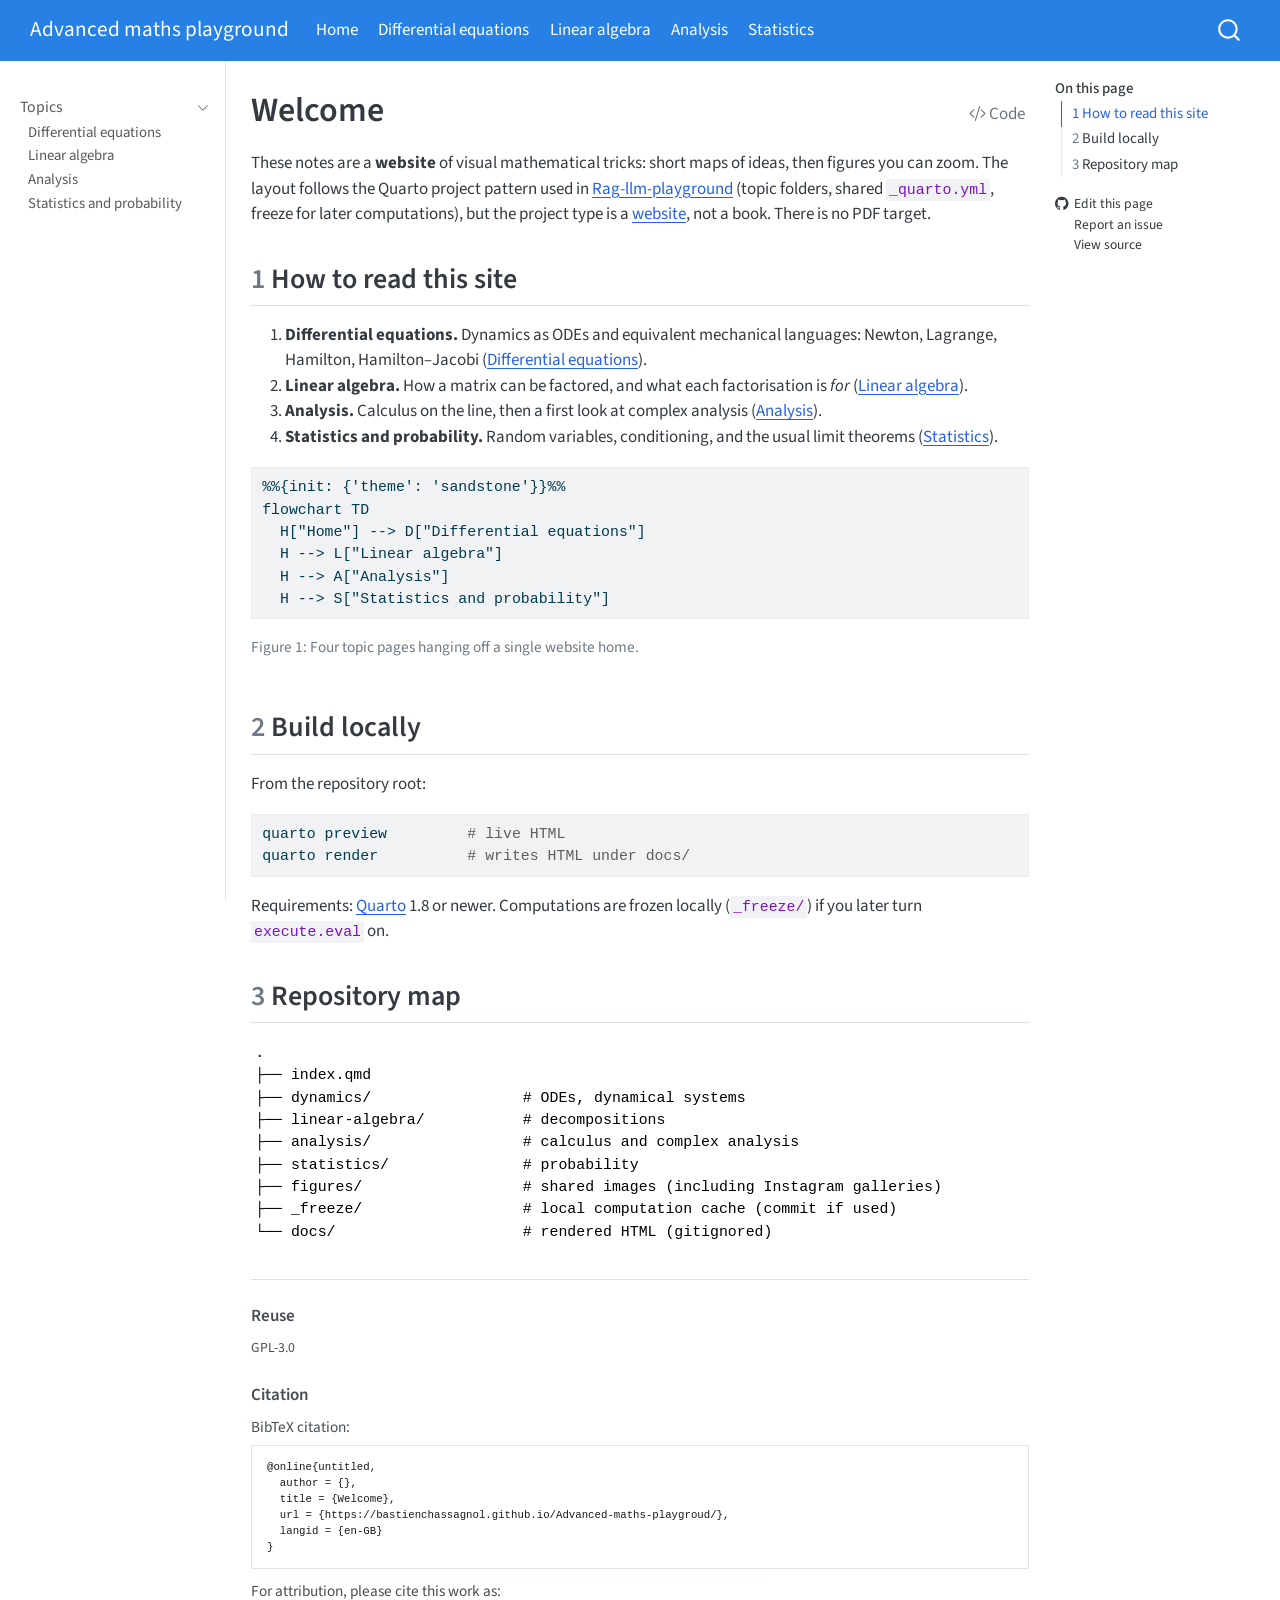
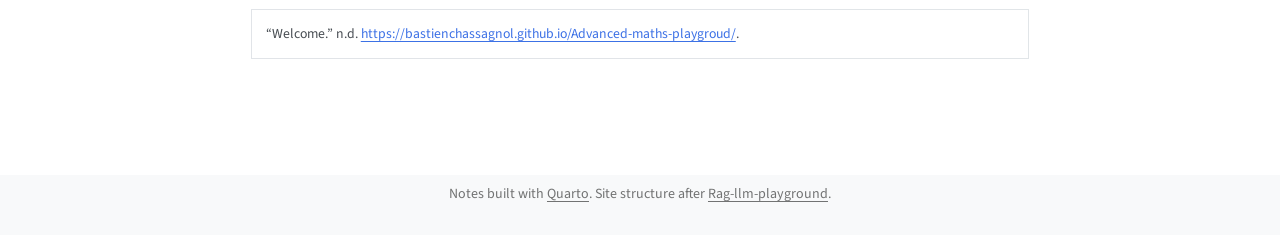
==== index.html @ 24550892 "Built site for gh-pages" ====
<!DOCTYPE html>
<html xmlns="http://www.w3.org/1999/xhtml" lang="en-GB" xml:lang="en-GB"><head>

<meta charset="utf-8">
<meta name="generator" content="quarto-1.10.18">

<meta name="viewport" content="width=device-width, initial-scale=1.0, user-scalable=yes">


<title>Welcome – Advanced maths playground</title>
<style>
/* Default styles provided by pandoc.
** See https://pandoc.org/MANUAL.html#variables-for-html for config info.
*/
span.smallcaps{font-variant: small-caps;}
div.columns{display: flex; gap: 1.5em;}
div.column{flex: auto;}
@media screen {
div.columns{gap: min(4vw, 1.5em);}
div.column{overflow-x: auto;}
}
div.hanging-indent{margin-left: 1.5em; text-indent: -1.5em;}
ul.task-list{list-style: none;}
ul.task-list li input[type="checkbox"] {
  width: 0.8em;
  margin: 0 0.8em 0.2em -1em; /* quarto-specific, see https://github.com/quarto-dev/quarto-cli/issues/4556 */ 
  vertical-align: middle;
}
/* CSS for syntax highlighting */
html { -webkit-text-size-adjust: 100%; }
pre > code.sourceCode { white-space: pre; position: relative; }
pre > code.sourceCode > span { display: inline-block; line-height: 1.25; }
pre > code.sourceCode > span:empty { height: 1.2em; }
.sourceCode { overflow: visible; }
code.sourceCode > span { color: inherit; text-decoration: inherit; }
div.sourceCode { margin: 1em 0; }
pre.sourceCode { margin: 0; }
@media screen {
div.sourceCode { overflow: auto; }
}
@media print {
pre > code.sourceCode { white-space: pre-wrap; }
pre > code.sourceCode > span { text-indent: -5em; padding-left: 5em; }
}
pre.numberSource code
  { counter-reset: source-line 0; }
pre.numberSource code > span
  { position: relative; left: -4em; counter-increment: source-line; }
pre.numberSource code > span > a:first-child::before
  { content: counter(source-line);
    position: relative; left: -1em; text-align: right; vertical-align: baseline;
    border: none; display: inline-block;
    -webkit-touch-callout: none; -webkit-user-select: none;
    -khtml-user-select: none; -moz-user-select: none;
    -ms-user-select: none; user-select: none;
    padding: 0 4px; width: 4em;
  }
pre.numberSource { margin-left: 3em;  padding-left: 4px; }
div.sourceCode
  {   }
@media screen {
pre > code.sourceCode > span > a:first-child::before { text-decoration: underline; }
}
</style>


<script src="site_libs/quarto-nav/quarto-nav.js"></script>
<script src="site_libs/quarto-nav/headroom.min.js"></script>
<script src="site_libs/clipboard/clipboard.min.js"></script>
<script src="site_libs/quarto-search/autocomplete.umd.js"></script>
<script src="site_libs/quarto-search/fuse.min.js"></script>
<script src="site_libs/quarto-search/quarto-search.js"></script>
<meta name="quarto:offset" content="./">
<script src="site_libs/quarto-html/quarto.js" type="module"></script>
<script src="site_libs/quarto-html/tabsets/tabsets.js" type="module"></script>
<script src="site_libs/quarto-html/popper.min.js"></script>
<script src="site_libs/quarto-html/tippy.umd.min.js"></script>
<script src="site_libs/quarto-html/anchor.min.js"></script>
<link href="site_libs/quarto-html/tippy.css" rel="stylesheet">
<link href="site_libs/quarto-html/quarto-syntax-highlighting-64a204ab8560d761af7679ceaba22944.css" rel="stylesheet" id="quarto-text-highlighting-styles">
<script src="site_libs/bootstrap/bootstrap.min.js"></script>
<link href="site_libs/bootstrap/bootstrap-icons.css" rel="stylesheet">
<link href="site_libs/bootstrap/bootstrap-b6478ca729ce9f11d4754a03971bcfa2.min.css" rel="stylesheet" append-hash="true" id="quarto-bootstrap" data-mode="light">
<script id="quarto-search-options" type="application/json">{
  "location": "navbar",
  "copy-button": false,
  "collapse-after": 3,
  "panel-placement": "end",
  "type": "overlay",
  "limit": 50,
  "keyboard-shortcut": [
    "f",
    "/",
    "s"
  ],
  "show-item-context": false,
  "language": {
    "search-no-results-text": "No results",
    "search-matching-documents-text": "matching documents",
    "search-copy-link-title": "Copy link to search",
    "search-hide-matches-text": "Hide additional matches",
    "search-more-match-text": "more match in this document",
    "search-more-matches-text": "more matches in this document",
    "search-clear-button-title": "Clear",
    "search-text-placeholder": "",
    "search-detached-cancel-button-title": "Cancel",
    "search-submit-button-title": "Submit",
    "search-label": "Search"
  }
}</script>
<style>html{ scroll-behavior: smooth; }</style>
<script src="site_libs/quarto-diagram/mermaid.min.js"></script>
<script src="site_libs/quarto-diagram/mermaid-init.js"></script>
<link href="site_libs/quarto-diagram/mermaid.css" rel="stylesheet">


<meta property="og:title" content="Welcome – Advanced maths playground">
<meta property="og:description" content="Visual notes on differential equations, linear algebra, analysis, and probability — a website, not a book.">
<meta property="og:site_name" content="Advanced maths playground">
</head>

<body class="nav-sidebar docked nav-fixed quarto-light">

<div id="quarto-search-results"></div>
  <header id="quarto-header" class="headroom fixed-top">
    <nav class="navbar navbar-expand-lg " data-bs-theme="dark">
      <div class="navbar-container container-fluid">
      <div class="navbar-brand-container mx-auto">
    <a class="navbar-brand" href="./index.html">
    <span class="navbar-title">Advanced maths playground</span>
    </a>
  </div>
            <div id="quarto-search" class="" title="Search"></div>
          <button class="navbar-toggler" type="button" data-bs-toggle="collapse" data-bs-target="#navbarCollapse" aria-controls="navbarCollapse" role="menu" aria-expanded="false" aria-label="Toggle navigation" onclick="if (window.quartoToggleHeadroom) { window.quartoToggleHeadroom(); }">
  <span class="navbar-toggler-icon"></span>
</button>
          <div class="collapse navbar-collapse" id="navbarCollapse">
            <ul class="navbar-nav navbar-nav-scroll me-auto">
  <li class="nav-item">
    <a class="nav-link active" href="./index.html" aria-current="page"> 
<span class="menu-text">Home</span></a>
  </li>  
  <li class="nav-item">
    <a class="nav-link" href="./dynamics/differential-equations.html"> 
<span class="menu-text">Differential equations</span></a>
  </li>  
  <li class="nav-item">
    <a class="nav-link" href="./linear-algebra/matrix-decompositions.html"> 
<span class="menu-text">Linear algebra</span></a>
  </li>  
  <li class="nav-item">
    <a class="nav-link" href="./analysis/calculus-and-complex.html"> 
<span class="menu-text">Analysis</span></a>
  </li>  
  <li class="nav-item">
    <a class="nav-link" href="./statistics/probability.html"> 
<span class="menu-text">Statistics</span></a>
  </li>  
</ul>
          </div> <!-- /navcollapse -->
            <div class="quarto-navbar-tools">
</div>
      </div> <!-- /container-fluid -->
    </nav>
  <nav class="quarto-secondary-nav">
    <div class="container-fluid d-flex">
      <button type="button" class="quarto-btn-toggle btn" data-bs-toggle="collapse" role="button" data-bs-target=".quarto-sidebar-collapse-item" aria-controls="quarto-sidebar" aria-expanded="false" aria-label="Toggle sidebar navigation" onclick="if (window.quartoToggleHeadroom) { window.quartoToggleHeadroom(); }">
        <i class="bi bi-layout-text-sidebar-reverse"></i>
      </button>
        <nav class="quarto-page-breadcrumbs" aria-label="breadcrumb"><ol class="breadcrumb"><li class="breadcrumb-item">Welcome</li></ol></nav>
        <a class="flex-grow-1" role="navigation" data-bs-toggle="collapse" data-bs-target=".quarto-sidebar-collapse-item" aria-controls="quarto-sidebar" aria-expanded="false" aria-label="Toggle sidebar navigation" onclick="if (window.quartoToggleHeadroom) { window.quartoToggleHeadroom(); }">      
        </a>
    </div>
  </nav>
</header>
<!-- content -->
<div id="quarto-content" class="quarto-container page-columns page-rows-contents page-layout-full page-navbar">
<!-- sidebar -->
  <nav id="quarto-sidebar" class="sidebar collapse collapse-horizontal quarto-sidebar-collapse-item sidebar-navigation docked overflow-auto">
    <div class="sidebar-menu-container"> 
    <ul class="list-unstyled mt-1">
        <li class="sidebar-item sidebar-item-section">
      <div class="sidebar-item-container"> 
            <a class="sidebar-item-text sidebar-link text-start" data-bs-toggle="collapse" data-bs-target="#quarto-sidebar-section-1" role="navigation" aria-expanded="true">
 <span class="menu-text">Topics</span></a>
          <a class="sidebar-item-toggle text-start" data-bs-toggle="collapse" data-bs-target="#quarto-sidebar-section-1" role="navigation" aria-expanded="true" aria-label="Toggle section">
            <i class="bi bi-chevron-right ms-2"></i>
          </a> 
      </div>
      <ul id="quarto-sidebar-section-1" class="collapse list-unstyled sidebar-section depth1 show">  
          <li class="sidebar-item">
  <div class="sidebar-item-container"> 
  <a href="./dynamics/differential-equations.html" class="sidebar-item-text sidebar-link">
 <span class="menu-text">Differential equations</span></a>
  </div>
</li>
          <li class="sidebar-item">
  <div class="sidebar-item-container"> 
  <a href="./linear-algebra/matrix-decompositions.html" class="sidebar-item-text sidebar-link">
 <span class="menu-text">Linear algebra</span></a>
  </div>
</li>
          <li class="sidebar-item">
  <div class="sidebar-item-container"> 
  <a href="./analysis/calculus-and-complex.html" class="sidebar-item-text sidebar-link">
 <span class="menu-text">Analysis</span></a>
  </div>
</li>
          <li class="sidebar-item">
  <div class="sidebar-item-container"> 
  <a href="./statistics/probability.html" class="sidebar-item-text sidebar-link">
 <span class="menu-text">Statistics and probability</span></a>
  </div>
</li>
      </ul>
  </li>
    </ul>
    </div>
</nav>
<div id="quarto-sidebar-glass" class="quarto-sidebar-collapse-item" data-bs-toggle="collapse" data-bs-target=".quarto-sidebar-collapse-item"></div>
<!-- margin-sidebar -->
    <div id="quarto-margin-sidebar" class="sidebar margin-sidebar">
        <nav id="TOC" role="doc-toc" class="toc-active">
    <h2 id="toc-title">On this page</h2>
   
  <ul>
  <li><a href="#sec-how-to-read" id="toc-sec-how-to-read" class="nav-link active" data-scroll-target="#sec-how-to-read"><span class="header-section-number">1</span> How to read this site</a></li>
  <li><a href="#sec-build" id="toc-sec-build" class="nav-link" data-scroll-target="#sec-build"><span class="header-section-number">2</span> Build locally</a></li>
  <li><a href="#sec-map" id="toc-sec-map" class="nav-link" data-scroll-target="#sec-map"><span class="header-section-number">3</span> Repository map</a></li>
  </ul>
<div class="toc-actions"><ul><li><a href="https://github.com/bastienchassagnol/Advanced-maths-playgroud/edit/main/index.qmd" class="toc-action"><i class="bi bi-github"></i>Edit this page</a></li><li><a href="https://github.com/bastienchassagnol/Advanced-maths-playgroud/issues/new" class="toc-action"><i class="bi empty"></i>Report an issue</a></li><li><a href="https://github.com/bastienchassagnol/Advanced-maths-playgroud/blob/main/index.qmd" class="toc-action"><i class="bi empty"></i>View source</a></li></ul></div></nav>
    </div>
<!-- main -->
<main class="content column-body" id="quarto-document-content">

<header id="title-block-header" class="quarto-title-block default">
<div class="quarto-title">
<div class="quarto-title-block"><div><h1 class="title">Welcome</h1><button type="button" class="btn code-tools-button" id="quarto-code-tools-source"><i class="bi"></i> Code</button></div></div>
</div>



<div class="quarto-title-meta column-body">

    
  
    
  </div>
  


</header>


<p>These notes are a <strong>website</strong> of visual mathematical tricks: short maps of ideas, then figures you can zoom. The layout follows the Quarto project pattern used in <a href="https://github.com/bastienchassagnol/Rag-llm-playground">Rag-llm-playground</a> (topic folders, shared <code>_quarto.yml</code>, freeze for later computations), but the project type is a <a href="https://quarto.org/docs/websites/#config-file">website</a>, not a book. There is no PDF target.</p>
<section id="sec-how-to-read" class="level2" data-number="1">
<h2 data-number="1" class="anchored" data-anchor-id="sec-how-to-read"><span class="header-section-number">1</span> How to read this site</h2>
<ol type="1">
<li><strong>Differential equations.</strong> Dynamics as ODEs and equivalent mechanical languages: Newton, Lagrange, Hamilton, Hamilton–Jacobi (<a href="./dynamics/differential-equations.html">Differential equations</a>).</li>
<li><strong>Linear algebra.</strong> How a matrix can be factored, and what each factorisation is <em>for</em> (<a href="./linear-algebra/matrix-decompositions.html">Linear algebra</a>).</li>
<li><strong>Analysis.</strong> Calculus on the line, then a first look at complex analysis (<a href="./analysis/calculus-and-complex.html">Analysis</a>).</li>
<li><strong>Statistics and probability.</strong> Random variables, conditioning, and the usual limit theorems (<a href="./statistics/probability.html">Statistics</a>).</li>
</ol>
<div class="cell" data-layout-align="center">
<div class="code-copy-outer-scaffold"><div class="sourceCode cell-code" id="cb1"><pre class="sourceCode default code-with-copy"><code class="sourceCode default"><span id="cb1-1"><a href="#cb1-1" aria-hidden="true" tabindex="-1"></a>%%{init: {'theme': 'sandstone'}}%%</span>
<span id="cb1-2"><a href="#cb1-2" aria-hidden="true" tabindex="-1"></a>flowchart TD</span>
<span id="cb1-3"><a href="#cb1-3" aria-hidden="true" tabindex="-1"></a>  H["Home"] --&gt; D["Differential equations"]</span>
<span id="cb1-4"><a href="#cb1-4" aria-hidden="true" tabindex="-1"></a>  H --&gt; L["Linear algebra"]</span>
<span id="cb1-5"><a href="#cb1-5" aria-hidden="true" tabindex="-1"></a>  H --&gt; A["Analysis"]</span>
<span id="cb1-6"><a href="#cb1-6" aria-hidden="true" tabindex="-1"></a>  H --&gt; S["Statistics and probability"]</span></code></pre></div><button title="Copy to Clipboard" class="code-copy-button"><i class="bi"></i></button></div>
<div class="cell-output-display">
<div id="fig-site-map" class="quarto-float quarto-figure quarto-figure-center anchored">
<figure class="quarto-float quarto-float-fig figure">
<div aria-describedby="fig-site-map-caption-0ceaefa1-69ba-4598-a22c-09a6ac19f8ca">
<div>

</div>
</div>
<figcaption class="quarto-float-caption-bottom quarto-float-caption quarto-float-fig" id="fig-site-map-caption-0ceaefa1-69ba-4598-a22c-09a6ac19f8ca">
Figure&nbsp;1: Four topic pages hanging off a single website home.
</figcaption>
</figure>
</div>
</div>
</div>
</section>
<section id="sec-build" class="level2" data-number="2">
<h2 data-number="2" class="anchored" data-anchor-id="sec-build"><span class="header-section-number">2</span> Build locally</h2>
<p>From the repository root:</p>
<div class="code-copy-outer-scaffold"><div class="sourceCode" id="cb2"><pre class="sourceCode bash code-with-copy"><code class="sourceCode bash"><span id="cb2-1"><a href="#cb2-1" aria-hidden="true" tabindex="-1"></a><span class="ex">quarto</span> preview         <span class="co"># live HTML</span></span>
<span id="cb2-2"><a href="#cb2-2" aria-hidden="true" tabindex="-1"></a><span class="ex">quarto</span> render          <span class="co"># writes HTML under docs/</span></span></code></pre></div><button title="Copy to Clipboard" class="code-copy-button"><i class="bi"></i></button></div>
<p>Requirements: <a href="https://quarto.org/">Quarto</a> 1.8 or newer. Computations are frozen locally (<code>_freeze/</code>) if you later turn <code>execute.eval</code> on.</p>
</section>
<section id="sec-map" class="level2" data-number="3">
<h2 data-number="3" class="anchored" data-anchor-id="sec-map"><span class="header-section-number">3</span> Repository map</h2>
<pre class="text"><code>.
├── index.qmd
├── dynamics/                 # ODEs, dynamical systems
├── linear-algebra/           # decompositions
├── analysis/                 # calculus and complex analysis
├── statistics/               # probability
├── figures/                  # shared images (including Instagram galleries)
├── _freeze/                  # local computation cache (commit if used)
└── docs/                     # rendered HTML (gitignored)</code></pre>


<!-- -->

</section>

<div id="quarto-appendix" class="default"><section class="quarto-appendix-contents" id="quarto-reuse"><h2 class="anchored quarto-appendix-heading">Reuse</h2><div class="quarto-appendix-contents"><div>GPL-3.0</div></div></section><section class="quarto-appendix-contents" id="quarto-citation"><h2 class="anchored quarto-appendix-heading">Citation</h2><div><div class="quarto-appendix-secondary-label">BibTeX citation:</div><pre class="sourceCode code-with-copy quarto-appendix-bibtex"><code class="sourceCode bibtex">@online{untitled,
  author = {},
  title = {Welcome},
  url = {https://bastienchassagnol.github.io/Advanced-maths-playgroud/},
  langid = {en-GB}
}
</code><button title="Copy to Clipboard" class="code-copy-button"><i class="bi"></i></button></pre><div class="quarto-appendix-secondary-label">For attribution, please cite this work as:</div><div id="ref-untitled" class="csl-entry quarto-appendix-citeas" role="listitem">
<span>“Welcome.”</span> n.d. <a href="https://bastienchassagnol.github.io/Advanced-maths-playgroud/">https://bastienchassagnol.github.io/Advanced-maths-playgroud/</a>.
</div></div></section></div></main> <!-- /main -->
<script id="quarto-html-after-body" type="application/javascript">
  window.document.addEventListener("DOMContentLoaded", function (event) {
    const icon = "";
    const anchorJS = new window.AnchorJS();
    anchorJS.options = {
      placement: 'right',
      icon: icon
    };
    anchorJS.add('.anchored');
    const isCodeAnnotation = (el) => {
      for (const clz of el.classList) {
        if (clz.startsWith('code-annotation-')) {                     
          return true;
        }
      }
      return false;
    }
    const onCopySuccess = function(e) {
      // button target
      const button = e.trigger;
      // don't keep focus
      button.blur();
      // flash "checked"
      button.classList.add('code-copy-button-checked');
      var currentTitle = button.getAttribute("title");
      button.setAttribute("title", "Copied!");
      let tooltip;
      if (window.bootstrap) {
        button.setAttribute("data-bs-toggle", "tooltip");
        button.setAttribute("data-bs-placement", "left");
        button.setAttribute("data-bs-title", "Copied!");
        tooltip = new bootstrap.Tooltip(button, 
          { trigger: "manual", 
            customClass: "code-copy-button-tooltip",
            offset: [0, -8]});
        tooltip.show();    
      }
      setTimeout(function() {
        if (tooltip) {
          tooltip.hide();
          button.removeAttribute("data-bs-title");
          button.removeAttribute("data-bs-toggle");
          button.removeAttribute("data-bs-placement");
        }
        button.setAttribute("title", currentTitle);
        button.classList.remove('code-copy-button-checked');
      }, 1000);
      // clear code selection
      e.clearSelection();
    }
    const getTextToCopy = function(trigger) {
      const outerScaffold = trigger.parentElement.cloneNode(true);
      const codeEl = outerScaffold.querySelector('code');
      for (const childEl of codeEl.children) {
        if (isCodeAnnotation(childEl)) {
          childEl.remove();
        }
      }
      return codeEl.innerText;
    }
    const clipboard = new window.ClipboardJS('.code-copy-button:not([data-in-quarto-modal])', {
      text: getTextToCopy
    });
    clipboard.on('success', onCopySuccess);
    if (window.document.getElementById('quarto-embedded-source-code-modal')) {
      const clipboardModal = new window.ClipboardJS('.code-copy-button[data-in-quarto-modal]', {
        text: getTextToCopy,
        container: window.document.getElementById('quarto-embedded-source-code-modal')
      });
      clipboardModal.on('success', onCopySuccess);
    }
    const viewSource = window.document.getElementById('quarto-view-source') ||
                       window.document.getElementById('quarto-code-tools-source');
    if (viewSource) {
      const sourceUrl = viewSource.getAttribute("data-quarto-source-url");
      viewSource.addEventListener("click", function(e) {
        if (sourceUrl) {
          // rstudio viewer pane
          if (/\bcapabilities=\b/.test(window.location)) {
            window.open(sourceUrl);
          } else {
            window.location.href = sourceUrl;
          }
        } else {
          const modal = new bootstrap.Modal(document.getElementById('quarto-embedded-source-code-modal'));
          modal.show();
        }
        return false;
      });
    }
    function toggleCodeHandler(show) {
      return function(e) {
        const cellDetails = window.document.querySelectorAll(".cell details.code-fold");
        for (let i=0; i<cellDetails.length; i++) {
          const details = cellDetails[i];
          if (show) {
            details.open = true;
          } else {
            details.removeAttribute("open");
          }
        }
        const cellCodeDivs = window.document.querySelectorAll(".cell div.sourceCode.cell-code");
        const fromCls = show ? "hidden" : "unhidden";
        const toCls = show ? "unhidden" : "hidden";
        for (let i=0; i<cellCodeDivs.length; i++) {
          const codeDiv = cellCodeDivs[i];
          if (codeDiv.classList.contains(fromCls)) {
            codeDiv.classList.remove(fromCls);
            codeDiv.classList.add(toCls);
          } 
        }
        return false;
      }
    }
    const hideAllCode = window.document.getElementById("quarto-hide-all-code");
    if (hideAllCode) {
      hideAllCode.addEventListener("click", toggleCodeHandler(false));
    }
    const showAllCode = window.document.getElementById("quarto-show-all-code");
    if (showAllCode) {
      showAllCode.addEventListener("click", toggleCodeHandler(true));
    }
      var localhostRegex = new RegExp(/^(?:http|https):\/\/localhost\:?[0-9]*\//);
      var mailtoRegex = new RegExp(/^mailto:/);
        var filterRegex = new RegExp("https:\/\/bastienchassagnol\.github\.io\/Advanced-maths-playgroud\/");
      var isInternal = (href) => {
          return filterRegex.test(href) || localhostRegex.test(href) || mailtoRegex.test(href);
      }
      // Inspect non-navigation links and adorn them if external
     var links = window.document.querySelectorAll('a[href]:not(.nav-link):not(.navbar-brand):not(.toc-action):not(.sidebar-link):not(.sidebar-item-toggle):not(.pagination-link):not(.no-external):not([aria-hidden]):not(.dropdown-item):not(.quarto-navigation-tool):not(.about-link)');
      for (var i=0; i<links.length; i++) {
        const link = links[i];
        if (!isInternal(link.href)) {
          // undo the damage that might have been done by quarto-nav.js in the case of
          // links that we want to consider external
          if (link.dataset.originalHref !== undefined) {
            link.href = link.dataset.originalHref;
          }
        }
      }
    function tippyHover(el, contentFn, onTriggerFn, onUntriggerFn) {
      const config = {
        allowHTML: true,
        maxWidth: 500,
        delay: 100,
        arrow: false,
        appendTo: function(el) {
            return el.parentElement;
        },
        interactive: true,
        interactiveBorder: 10,
        theme: 'quarto',
        placement: 'bottom-start',
      };
      if (contentFn) {
        config.content = contentFn;
      }
      if (onTriggerFn) {
        config.onTrigger = onTriggerFn;
      }
      if (onUntriggerFn) {
        config.onUntrigger = onUntriggerFn;
      }
      window.tippy(el, config); 
    }
    const noterefs = window.document.querySelectorAll('a[role="doc-noteref"]');
    for (var i=0; i<noterefs.length; i++) {
      const ref = noterefs[i];
      tippyHover(ref, function() {
        // use id or data attribute instead here
        let href = ref.getAttribute('data-footnote-href') || ref.getAttribute('href');
        try { href = new URL(href).hash; } catch {}
        const id = href.replace(/^#\/?/, "");
        const note = window.document.getElementById(id);
        if (note) {
          return note.innerHTML;
        } else {
          return "";
        }
      });
    }
    const xrefs = window.document.querySelectorAll('a.quarto-xref');
    const processXRef = (id, note) => {
      // Strip column container classes
      const stripColumnClz = (el) => {
        el.classList.remove("page-full", "page-columns");
        if (el.children) {
          for (const child of el.children) {
            stripColumnClz(child);
          }
        }
      }
      stripColumnClz(note)
      if (id === null || id.startsWith('sec-')) {
        // Special case sections, only their first couple elements
        const container = document.createElement("div");
        if (note.children && note.children.length > 2) {
          container.appendChild(note.children[0].cloneNode(true));
          for (let i = 1; i < note.children.length; i++) {
            const child = note.children[i];
            if (child.tagName === "P" && child.innerText === "") {
              continue;
            } else {
              container.appendChild(child.cloneNode(true));
              break;
            }
          }
          if (window.Quarto?.typesetMath) {
            window.Quarto.typesetMath(container);
          }
          return container.innerHTML
        } else {
          if (window.Quarto?.typesetMath) {
            window.Quarto.typesetMath(note);
          }
          return note.innerHTML;
        }
      } else {
        // Remove any anchor links if they are present
        const anchorLink = note.querySelector('a.anchorjs-link');
        if (anchorLink) {
          anchorLink.remove();
        }
        if (window.Quarto?.typesetMath) {
          window.Quarto.typesetMath(note);
        }
        if (note.classList.contains("callout")) {
          return note.outerHTML;
        } else {
          return note.innerHTML;
        }
      }
    }
    for (var i=0; i<xrefs.length; i++) {
      const xref = xrefs[i];
      tippyHover(xref, undefined, function(instance) {
        instance.disable();
        let url = xref.getAttribute('href');
        let hash = undefined; 
        if (url.startsWith('#')) {
          hash = url;
        } else {
          try { hash = new URL(url).hash; } catch {}
        }
        if (hash) {
          const id = hash.replace(/^#\/?/, "");
          const note = window.document.getElementById(id);
          if (note !== null) {
            try {
              const html = processXRef(id, note.cloneNode(true));
              instance.setContent(html);
            } finally {
              instance.enable();
              instance.show();
            }
          } else {
            // See if we can fetch this
            fetch(url.split('#')[0])
            .then(res => res.text())
            .then(html => {
              const parser = new DOMParser();
              const htmlDoc = parser.parseFromString(html, "text/html");
              const note = htmlDoc.getElementById(id);
              if (note !== null) {
                const html = processXRef(id, note);
                instance.setContent(html);
              } 
            }).finally(() => {
              instance.enable();
              instance.show();
            });
          }
        } else {
          // See if we can fetch a full url (with no hash to target)
          // This is a special case and we should probably do some content thinning / targeting
          fetch(url)
          .then(res => res.text())
          .then(html => {
            const parser = new DOMParser();
            const htmlDoc = parser.parseFromString(html, "text/html");
            const note = htmlDoc.querySelector('main.content');
            if (note !== null) {
              // This should only happen for chapter cross references
              // (since there is no id in the URL)
              // remove the first header
              if (note.children.length > 0 && note.children[0].tagName === "HEADER") {
                note.children[0].remove();
              }
              const html = processXRef(null, note);
              instance.setContent(html);
            } 
          }).finally(() => {
            instance.enable();
            instance.show();
          });
        }
      }, function(instance) {
      });
    }
        let selectedAnnoteEl;
        const selectorForAnnotation = ( cell, annotation) => {
          let cellAttr = 'data-code-cell="' + cell + '"';
          let lineAttr = 'data-code-annotation="' +  annotation + '"';
          const selector = 'span[' + cellAttr + '][' + lineAttr + ']';
          return selector;
        }
        const selectCodeLines = (annoteEl) => {
          const doc = window.document;
          const targetCell = annoteEl.getAttribute("data-target-cell");
          const targetAnnotation = annoteEl.getAttribute("data-target-annotation");
          const annoteSpan = window.document.querySelector(selectorForAnnotation(targetCell, targetAnnotation));
          const lines = annoteSpan.getAttribute("data-code-lines").split(",");
          const lineIds = lines.map((line) => {
            return targetCell + "-" + line;
          })
          let top = null;
          let height = null;
          let parent = null;
          if (lineIds.length > 0) {
              //compute the position of the single el (top and bottom and make a div)
              const el = window.document.getElementById(lineIds[0]);
              top = el.offsetTop;
              height = el.offsetHeight;
              parent = el.parentElement.parentElement;
            if (lineIds.length > 1) {
              const lastEl = window.document.getElementById(lineIds[lineIds.length - 1]);
              const bottom = lastEl.offsetTop + lastEl.offsetHeight;
              height = bottom - top;
            }
            if (top !== null && height !== null && parent !== null) {
              // cook up a div (if necessary) and position it 
              let div = window.document.getElementById("code-annotation-line-highlight");
              if (div === null) {
                div = window.document.createElement("div");
                div.setAttribute("id", "code-annotation-line-highlight");
                div.style.position = 'absolute';
                parent.appendChild(div);
              }
              div.style.top = top - 2 + "px";
              div.style.height = height + 4 + "px";
              div.style.left = 0;
              let gutterDiv = window.document.getElementById("code-annotation-line-highlight-gutter");
              if (gutterDiv === null) {
                gutterDiv = window.document.createElement("div");
                gutterDiv.setAttribute("id", "code-annotation-line-highlight-gutter");
                gutterDiv.style.position = 'absolute';
                const codeCell = window.document.getElementById(targetCell);
                const gutter = codeCell.querySelector('.code-annotation-gutter');
                gutter.appendChild(gutterDiv);
              }
              gutterDiv.style.top = top - 2 + "px";
              gutterDiv.style.height = height + 4 + "px";
            }
            selectedAnnoteEl = annoteEl;
          }
        };
        const unselectCodeLines = () => {
          const elementsIds = ["code-annotation-line-highlight", "code-annotation-line-highlight-gutter"];
          elementsIds.forEach((elId) => {
            const div = window.document.getElementById(elId);
            if (div) {
              div.remove();
            }
          });
          selectedAnnoteEl = undefined;
        };
          // Handle positioning of the toggle
      window.addEventListener(
        "resize",
        throttle(() => {
          elRect = undefined;
          if (selectedAnnoteEl) {
            selectCodeLines(selectedAnnoteEl);
          }
        }, 10)
      );
      function throttle(fn, ms) {
      let throttle = false;
      let timer;
        return (...args) => {
          if(!throttle) { // first call gets through
              fn.apply(this, args);
              throttle = true;
          } else { // all the others get throttled
              if(timer) clearTimeout(timer); // cancel #2
              timer = setTimeout(() => {
                fn.apply(this, args);
                timer = throttle = false;
              }, ms);
          }
        };
      }
        // Attach click handler to the DT
        const annoteDls = window.document.querySelectorAll('dt[data-target-cell]');
        for (const annoteDlNode of annoteDls) {
          annoteDlNode.addEventListener('click', (event) => {
            const clickedEl = event.target;
            if (clickedEl !== selectedAnnoteEl) {
              unselectCodeLines();
              const activeEl = window.document.querySelector('dt[data-target-cell].code-annotation-active');
              if (activeEl) {
                activeEl.classList.remove('code-annotation-active');
              }
              selectCodeLines(clickedEl);
              clickedEl.classList.add('code-annotation-active');
            } else {
              // Unselect the line
              unselectCodeLines();
              clickedEl.classList.remove('code-annotation-active');
            }
          });
        }
    const findCites = (el) => {
      const parentEl = el.parentElement;
      if (parentEl) {
        const cites = parentEl.dataset.cites;
        if (cites) {
          return {
            el,
            cites: cites.split(' ')
          };
        } else {
          return findCites(el.parentElement)
        }
      } else {
        return undefined;
      }
    };
    var bibliorefs = window.document.querySelectorAll('a[role="doc-biblioref"]');
    for (var i=0; i<bibliorefs.length; i++) {
      const ref = bibliorefs[i];
      const citeInfo = findCites(ref);
      if (citeInfo) {
        tippyHover(citeInfo.el, function() {
          var popup = window.document.createElement('div');
          citeInfo.cites.forEach(function(cite) {
            var citeDiv = window.document.createElement('div');
            citeDiv.classList.add('hanging-indent');
            citeDiv.classList.add('csl-entry');
            var biblioDiv = window.document.getElementById('ref-' + cite);
            if (biblioDiv) {
              citeDiv.innerHTML = biblioDiv.innerHTML;
            }
            popup.appendChild(citeDiv);
          });
          return popup.innerHTML;
        });
      }
    }
  });
  </script><div class="modal fade" id="quarto-embedded-source-code-modal" tabindex="-1" aria-labelledby="quarto-embedded-source-code-modal-label" aria-hidden="true"><div class="modal-dialog modal-dialog-scrollable"><div class="modal-content"><div class="modal-header"><h5 class="modal-title" id="quarto-embedded-source-code-modal-label">Source Code</h5><button class="btn-close" data-bs-dismiss="modal"></button></div><div class="modal-body"><div class="">
<div class="code-copy-outer-scaffold"><div class="sourceCode" id="cb4" data-shortcodes="false"><pre class="sourceCode markdown code-with-copy"><code class="sourceCode markdown"><span id="cb4-1"><a href="#cb4-1" aria-hidden="true" tabindex="-1"></a><span class="co">---</span></span>
<span id="cb4-2"><a href="#cb4-2" aria-hidden="true" tabindex="-1"></a><span class="an">title:</span><span class="co"> "Welcome"</span></span>
<span id="cb4-3"><a href="#cb4-3" aria-hidden="true" tabindex="-1"></a><span class="co">---</span></span>
<span id="cb4-4"><a href="#cb4-4" aria-hidden="true" tabindex="-1"></a></span>
<span id="cb4-5"><a href="#cb4-5" aria-hidden="true" tabindex="-1"></a>These notes are a **website** of visual mathematical tricks: short maps</span>
<span id="cb4-6"><a href="#cb4-6" aria-hidden="true" tabindex="-1"></a>of ideas, then figures you can zoom. The layout follows the Quarto</span>
<span id="cb4-7"><a href="#cb4-7" aria-hidden="true" tabindex="-1"></a>project pattern used in</span>
<span id="cb4-8"><a href="#cb4-8" aria-hidden="true" tabindex="-1"></a><span class="co">[</span><span class="ot">Rag-llm-playground</span><span class="co">](https://github.com/bastienchassagnol/Rag-llm-playground)</span></span>
<span id="cb4-9"><a href="#cb4-9" aria-hidden="true" tabindex="-1"></a>(topic folders, shared <span class="in">`_quarto.yml`</span>, freeze for later computations),</span>
<span id="cb4-10"><a href="#cb4-10" aria-hidden="true" tabindex="-1"></a>but the project type is a <span class="co">[</span><span class="ot">website</span><span class="co">](https://quarto.org/docs/websites/#config-file)</span>,</span>
<span id="cb4-11"><a href="#cb4-11" aria-hidden="true" tabindex="-1"></a>not a book. There is no PDF target.</span>
<span id="cb4-12"><a href="#cb4-12" aria-hidden="true" tabindex="-1"></a></span>
<span id="cb4-13"><a href="#cb4-13" aria-hidden="true" tabindex="-1"></a><span class="fu">## How to read this site {#sec-how-to-read}</span></span>
<span id="cb4-14"><a href="#cb4-14" aria-hidden="true" tabindex="-1"></a></span>
<span id="cb4-15"><a href="#cb4-15" aria-hidden="true" tabindex="-1"></a><span class="ss">1. </span>**Differential equations.** Dynamics as ODEs and equivalent</span>
<span id="cb4-16"><a href="#cb4-16" aria-hidden="true" tabindex="-1"></a>   mechanical languages: Newton, Lagrange, Hamilton, Hamilton–Jacobi</span>
<span id="cb4-17"><a href="#cb4-17" aria-hidden="true" tabindex="-1"></a>   (<span class="co">[</span><span class="ot">Differential equations</span><span class="co">](dynamics/differential-equations.qmd)</span>).</span>
<span id="cb4-18"><a href="#cb4-18" aria-hidden="true" tabindex="-1"></a><span class="ss">2. </span>**Linear algebra.** How a matrix can be factored, and what each</span>
<span id="cb4-19"><a href="#cb4-19" aria-hidden="true" tabindex="-1"></a>   factorisation is *for*</span>
<span id="cb4-20"><a href="#cb4-20" aria-hidden="true" tabindex="-1"></a>   (<span class="co">[</span><span class="ot">Linear algebra</span><span class="co">](linear-algebra/matrix-decompositions.qmd)</span>).</span>
<span id="cb4-21"><a href="#cb4-21" aria-hidden="true" tabindex="-1"></a><span class="ss">3. </span>**Analysis.** Calculus on the line, then a first look at complex</span>
<span id="cb4-22"><a href="#cb4-22" aria-hidden="true" tabindex="-1"></a>   analysis (<span class="co">[</span><span class="ot">Analysis</span><span class="co">](analysis/calculus-and-complex.qmd)</span>).</span>
<span id="cb4-23"><a href="#cb4-23" aria-hidden="true" tabindex="-1"></a><span class="ss">4. </span>**Statistics and probability.** Random variables, conditioning, and</span>
<span id="cb4-24"><a href="#cb4-24" aria-hidden="true" tabindex="-1"></a>   the usual limit theorems</span>
<span id="cb4-25"><a href="#cb4-25" aria-hidden="true" tabindex="-1"></a>   (<span class="co">[</span><span class="ot">Statistics</span><span class="co">](statistics/probability.qmd)</span>).</span>
<span id="cb4-26"><a href="#cb4-26" aria-hidden="true" tabindex="-1"></a></span>
<span id="cb4-29"><a href="#cb4-29" aria-hidden="true" tabindex="-1"></a><span class="in">```{mermaid}</span></span>
<span id="cb4-30"><a href="#cb4-30" aria-hidden="true" tabindex="-1"></a>%%| label: fig-site-<span class="fu">map</span></span>
<span id="cb4-31"><a href="#cb4-31" aria-hidden="true" tabindex="-1"></a>%%| fig-cap: <span class="ot">"</span><span class="st">Four topic pages hanging off a single website home.</span><span class="ot">"</span></span>
<span id="cb4-32"><a href="#cb4-32" aria-hidden="true" tabindex="-1"></a>%<span class="dt">%</span>{init: {<span class="ot">'</span><span class="ss">theme</span><span class="ot">'</span>: <span class="ot">'</span><span class="ss">sandstone</span><span class="ot">'</span>}}%%</span>
<span id="cb4-33"><a href="#cb4-33" aria-hidden="true" tabindex="-1"></a>flowchart TD</span>
<span id="cb4-34"><a href="#cb4-34" aria-hidden="true" tabindex="-1"></a>  H[<span class="ot">"</span><span class="st">Home</span><span class="ot">"</span>] --&gt; D[<span class="ot">"</span><span class="st">Differential equations</span><span class="ot">"</span>]</span>
<span id="cb4-35"><a href="#cb4-35" aria-hidden="true" tabindex="-1"></a>  H --&gt; L[<span class="ot">"</span><span class="st">Linear algebra</span><span class="ot">"</span>]</span>
<span id="cb4-36"><a href="#cb4-36" aria-hidden="true" tabindex="-1"></a>  H --&gt; A[<span class="ot">"</span><span class="st">Analysis</span><span class="ot">"</span>]</span>
<span id="cb4-37"><a href="#cb4-37" aria-hidden="true" tabindex="-1"></a>  H --&gt; S[<span class="ot">"</span><span class="st">Statistics and probability</span><span class="ot">"</span>]</span>
<span id="cb4-38"><a href="#cb4-38" aria-hidden="true" tabindex="-1"></a><span class="in">```</span></span>
<span id="cb4-39"><a href="#cb4-39" aria-hidden="true" tabindex="-1"></a></span>
<span id="cb4-40"><a href="#cb4-40" aria-hidden="true" tabindex="-1"></a><span class="fu">## Build locally {#sec-build}</span></span>
<span id="cb4-41"><a href="#cb4-41" aria-hidden="true" tabindex="-1"></a></span>
<span id="cb4-42"><a href="#cb4-42" aria-hidden="true" tabindex="-1"></a>From the repository root:</span>
<span id="cb4-43"><a href="#cb4-43" aria-hidden="true" tabindex="-1"></a></span>
<span id="cb4-44"><a href="#cb4-44" aria-hidden="true" tabindex="-1"></a><span class="in">```bash</span></span>
<span id="cb4-45"><a href="#cb4-45" aria-hidden="true" tabindex="-1"></a><span class="ex">quarto</span> preview         <span class="co"># live HTML</span></span>
<span id="cb4-46"><a href="#cb4-46" aria-hidden="true" tabindex="-1"></a><span class="ex">quarto</span> render          <span class="co"># writes HTML under docs/</span></span>
<span id="cb4-47"><a href="#cb4-47" aria-hidden="true" tabindex="-1"></a><span class="in">```</span></span>
<span id="cb4-48"><a href="#cb4-48" aria-hidden="true" tabindex="-1"></a></span>
<span id="cb4-49"><a href="#cb4-49" aria-hidden="true" tabindex="-1"></a>Requirements: <span class="co">[</span><span class="ot">Quarto</span><span class="co">](https://quarto.org/)</span> 1.8 or newer. Computations</span>
<span id="cb4-50"><a href="#cb4-50" aria-hidden="true" tabindex="-1"></a>are frozen locally (<span class="in">`_freeze/`</span>) if you later turn <span class="in">`execute.eval`</span> on.</span>
<span id="cb4-51"><a href="#cb4-51" aria-hidden="true" tabindex="-1"></a></span>
<span id="cb4-52"><a href="#cb4-52" aria-hidden="true" tabindex="-1"></a><span class="fu">## Repository map {#sec-map}</span></span>
<span id="cb4-53"><a href="#cb4-53" aria-hidden="true" tabindex="-1"></a></span>
<span id="cb4-54"><a href="#cb4-54" aria-hidden="true" tabindex="-1"></a><span class="in">```text</span></span>
<span id="cb4-55"><a href="#cb4-55" aria-hidden="true" tabindex="-1"></a><span class="in">.</span></span>
<span id="cb4-56"><a href="#cb4-56" aria-hidden="true" tabindex="-1"></a><span class="in">├── index.qmd</span></span>
<span id="cb4-57"><a href="#cb4-57" aria-hidden="true" tabindex="-1"></a><span class="in">├── dynamics/                 # ODEs, dynamical systems</span></span>
<span id="cb4-58"><a href="#cb4-58" aria-hidden="true" tabindex="-1"></a><span class="in">├── linear-algebra/           # decompositions</span></span>
<span id="cb4-59"><a href="#cb4-59" aria-hidden="true" tabindex="-1"></a><span class="in">├── analysis/                 # calculus and complex analysis</span></span>
<span id="cb4-60"><a href="#cb4-60" aria-hidden="true" tabindex="-1"></a><span class="in">├── statistics/               # probability</span></span>
<span id="cb4-61"><a href="#cb4-61" aria-hidden="true" tabindex="-1"></a><span class="in">├── figures/                  # shared images (including Instagram galleries)</span></span>
<span id="cb4-62"><a href="#cb4-62" aria-hidden="true" tabindex="-1"></a><span class="in">├── _freeze/                  # local computation cache (commit if used)</span></span>
<span id="cb4-63"><a href="#cb4-63" aria-hidden="true" tabindex="-1"></a><span class="in">└── docs/                     # rendered HTML (gitignored)</span></span>
<span id="cb4-64"><a href="#cb4-64" aria-hidden="true" tabindex="-1"></a><span class="in">```</span></span>
</code></pre></div><button title="Copy to Clipboard" class="code-copy-button" data-in-quarto-modal=""><i class="bi"></i></button></div>
</div></div></div></div></div>
</div> <!-- /content -->
<footer class="footer">
  <div class="nav-footer">
    <div class="nav-footer-left">
      &nbsp;
    </div>   
    <div class="nav-footer-center">
<p>Notes built with <a href="https://quarto.org">Quarto</a>. Site structure after <a href="https://github.com/bastienchassagnol/Rag-llm-playground">Rag-llm-playground</a>.</p>
<div class="toc-actions d-sm-block d-md-none"><ul><li><a href="https://github.com/bastienchassagnol/Advanced-maths-playgroud/edit/main/index.qmd" class="toc-action"><i class="bi bi-github"></i>Edit this page</a></li><li><a href="https://github.com/bastienchassagnol/Advanced-maths-playgroud/issues/new" class="toc-action"><i class="bi empty"></i>Report an issue</a></li><li><a href="https://github.com/bastienchassagnol/Advanced-maths-playgroud/blob/main/index.qmd" class="toc-action"><i class="bi empty"></i>View source</a></li></ul></div></div>
    <div class="nav-footer-right">
      &nbsp;
    </div>
  </div>
</footer>




<script src="site_libs/quarto-html/zenscroll-min.js"></script>
</body></html>
---- site_libs/quarto-html/tippy.css ----
.tippy-box[data-animation=fade][data-state=hidden]{opacity:0}[data-tippy-root]{max-width:calc(100vw - 10px)}.tippy-box{position:relative;background-color:#333;color:#fff;border-radius:4px;font-size:14px;line-height:1.4;white-space:normal;outline:0;transition-property:transform,visibility,opacity}.tippy-box[data-placement^=top]>.tippy-arrow{bottom:0}.tippy-box[data-placement^=top]>.tippy-arrow:before{bottom:-7px;left:0;border-width:8px 8px 0;border-top-color:initial;transform-origin:center top}.tippy-box[data-placement^=bottom]>.tippy-arrow{top:0}.tippy-box[data-placement^=bottom]>.tippy-arrow:before{top:-7px;left:0;border-width:0 8px 8px;border-bottom-color:initial;transform-origin:center bottom}.tippy-box[data-placement^=left]>.tippy-arrow{right:0}.tippy-box[data-placement^=left]>.tippy-arrow:before{border-width:8px 0 8px 8px;border-left-color:initial;right:-7px;transform-origin:center left}.tippy-box[data-placement^=right]>.tippy-arrow{left:0}.tippy-box[data-placement^=right]>.tippy-arrow:before{left:-7px;border-width:8px 8px 8px 0;border-right-color:initial;transform-origin:center right}.tippy-box[data-inertia][data-state=visible]{transition-timing-function:cubic-bezier(.54,1.5,.38,1.11)}.tippy-arrow{width:16px;height:16px;color:#333}.tippy-arrow:before{content:"";position:absolute;border-color:transparent;border-style:solid}.tippy-content{position:relative;padding:5px 9px;z-index:1}
---- site_libs/quarto-html/quarto-syntax-highlighting-64a204ab8560d761af7679ceaba22944.css ----
/* quarto syntax highlight colors */
:root {
  --quarto-hl-ot-color: #003B4F;
  --quarto-hl-at-color: #657422;
  --quarto-hl-ss-color: #20794D;
  --quarto-hl-an-color: #5E5E5E;
  --quarto-hl-fu-color: #4758AB;
  --quarto-hl-st-color: #20794D;
  --quarto-hl-cf-color: #003B4F;
  --quarto-hl-op-color: #5E5E5E;
  --quarto-hl-er-color: #AD0000;
  --quarto-hl-bn-color: #AD0000;
  --quarto-hl-al-color: #AD0000;
  --quarto-hl-va-color: #111111;
  --quarto-hl-bu-color: inherit;
  --quarto-hl-ex-color: inherit;
  --quarto-hl-pp-color: #AD0000;
  --quarto-hl-in-color: #5E5E5E;
  --quarto-hl-vs-color: #20794D;
  --quarto-hl-wa-color: #5E5E5E;
  --quarto-hl-do-color: #5E5E5E;
  --quarto-hl-im-color: #00769E;
  --quarto-hl-ch-color: #20794D;
  --quarto-hl-dt-color: #AD0000;
  --quarto-hl-fl-color: #AD0000;
  --quarto-hl-co-color: #5E5E5E;
  --quarto-hl-cv-color: #5E5E5E;
  --quarto-hl-cn-color: #8f5902;
  --quarto-hl-sc-color: #5E5E5E;
  --quarto-hl-dv-color: #AD0000;
  --quarto-hl-kw-color: #003B4F;
}

/* other quarto variables */
:root {
  --quarto-font-monospace: SFMono-Regular, Menlo, Monaco, Consolas, "Liberation Mono", "Courier New", monospace;
}

/* syntax highlight based on Pandoc's rules */
pre > code.sourceCode > span {
  color: #003B4F;
}

code.sourceCode > span {
  color: #003B4F;
}

div.sourceCode,
div.sourceCode pre.sourceCode {
  color: #003B4F;
}

/* Normal */
code span {
  color: #003B4F;
}

/* Alert */
code span.al {
  color: #AD0000;
  font-style: inherit;
}

/* Annotation */
code span.an {
  color: #5E5E5E;
  font-style: inherit;
}

/* Attribute */
code span.at {
  color: #657422;
  font-style: inherit;
}

/* BaseN */
code span.bn {
  color: #AD0000;
  font-style: inherit;
}

/* BuiltIn */
code span.bu {
  font-style: inherit;
}

/* ControlFlow */
code span.cf {
  color: #003B4F;
  font-weight: bold;
  font-style: inherit;
}

/* Char */
code span.ch {
  color: #20794D;
  font-style: inherit;
}

/* Constant */
code span.cn {
  color: #8f5902;
  font-style: inherit;
}

/* Comment */
code span.co {
  color: #5E5E5E;
  font-style: inherit;
}

/* CommentVar */
code span.cv {
  color: #5E5E5E;
  font-style: italic;
}

/* Documentation */
code span.do {
  color: #5E5E5E;
  font-style: italic;
}

/* DataType */
code span.dt {
  color: #AD0000;
  font-style: inherit;
}

/* DecVal */
code span.dv {
  color: #AD0000;
  font-style: inherit;
}

/* Error */
code span.er {
  color: #AD0000;
  font-style: inherit;
}

/* Extension */
code span.ex {
  font-style: inherit;
}

/* Float */
code span.fl {
  color: #AD0000;
  font-style: inherit;
}

/* Function */
code span.fu {
  color: #4758AB;
  font-style: inherit;
}

/* Import */
code span.im {
  color: #00769E;
  font-style: inherit;
}

/* Information */
code span.in {
  color: #5E5E5E;
  font-style: inherit;
}

/* Keyword */
code span.kw {
  color: #003B4F;
  font-weight: bold;
  font-style: inherit;
}

/* Operator */
code span.op {
  color: #5E5E5E;
  font-style: inherit;
}

/* Other */
code span.ot {
  color: #003B4F;
  font-style: inherit;
}

/* Preprocessor */
code span.pp {
  color: #AD0000;
  font-style: inherit;
}

/* SpecialChar */
code span.sc {
  color: #5E5E5E;
  font-style: inherit;
}

/* SpecialString */
code span.ss {
  color: #20794D;
  font-style: inherit;
}

/* String */
code span.st {
  color: #20794D;
  font-style: inherit;
}

/* Variable */
code span.va {
  color: #111111;
  font-style: inherit;
}

/* VerbatimString */
code span.vs {
  color: #20794D;
  font-style: inherit;
}

/* Warning */
code span.wa {
  color: #5E5E5E;
  font-style: italic;
}

.prevent-inlining {
  content: "</";
}

/*# sourceMappingURL=9d8d5bb603a83b8298b89080a598c93b.css.map */
---- site_libs/quarto-diagram/mermaid.css ----
.mermaidTooltip {
  position: absolute;
  text-align: center;
  max-width: 200px;
  padding: 2px;
  font-family: "trebuchet ms", verdana, arial;
  font-size: 12px;
  background: #ffffde;
  border: 1px solid #aaaa33;
  border-radius: 2px;
  pointer-events: none;
  z-index: 1000;
}
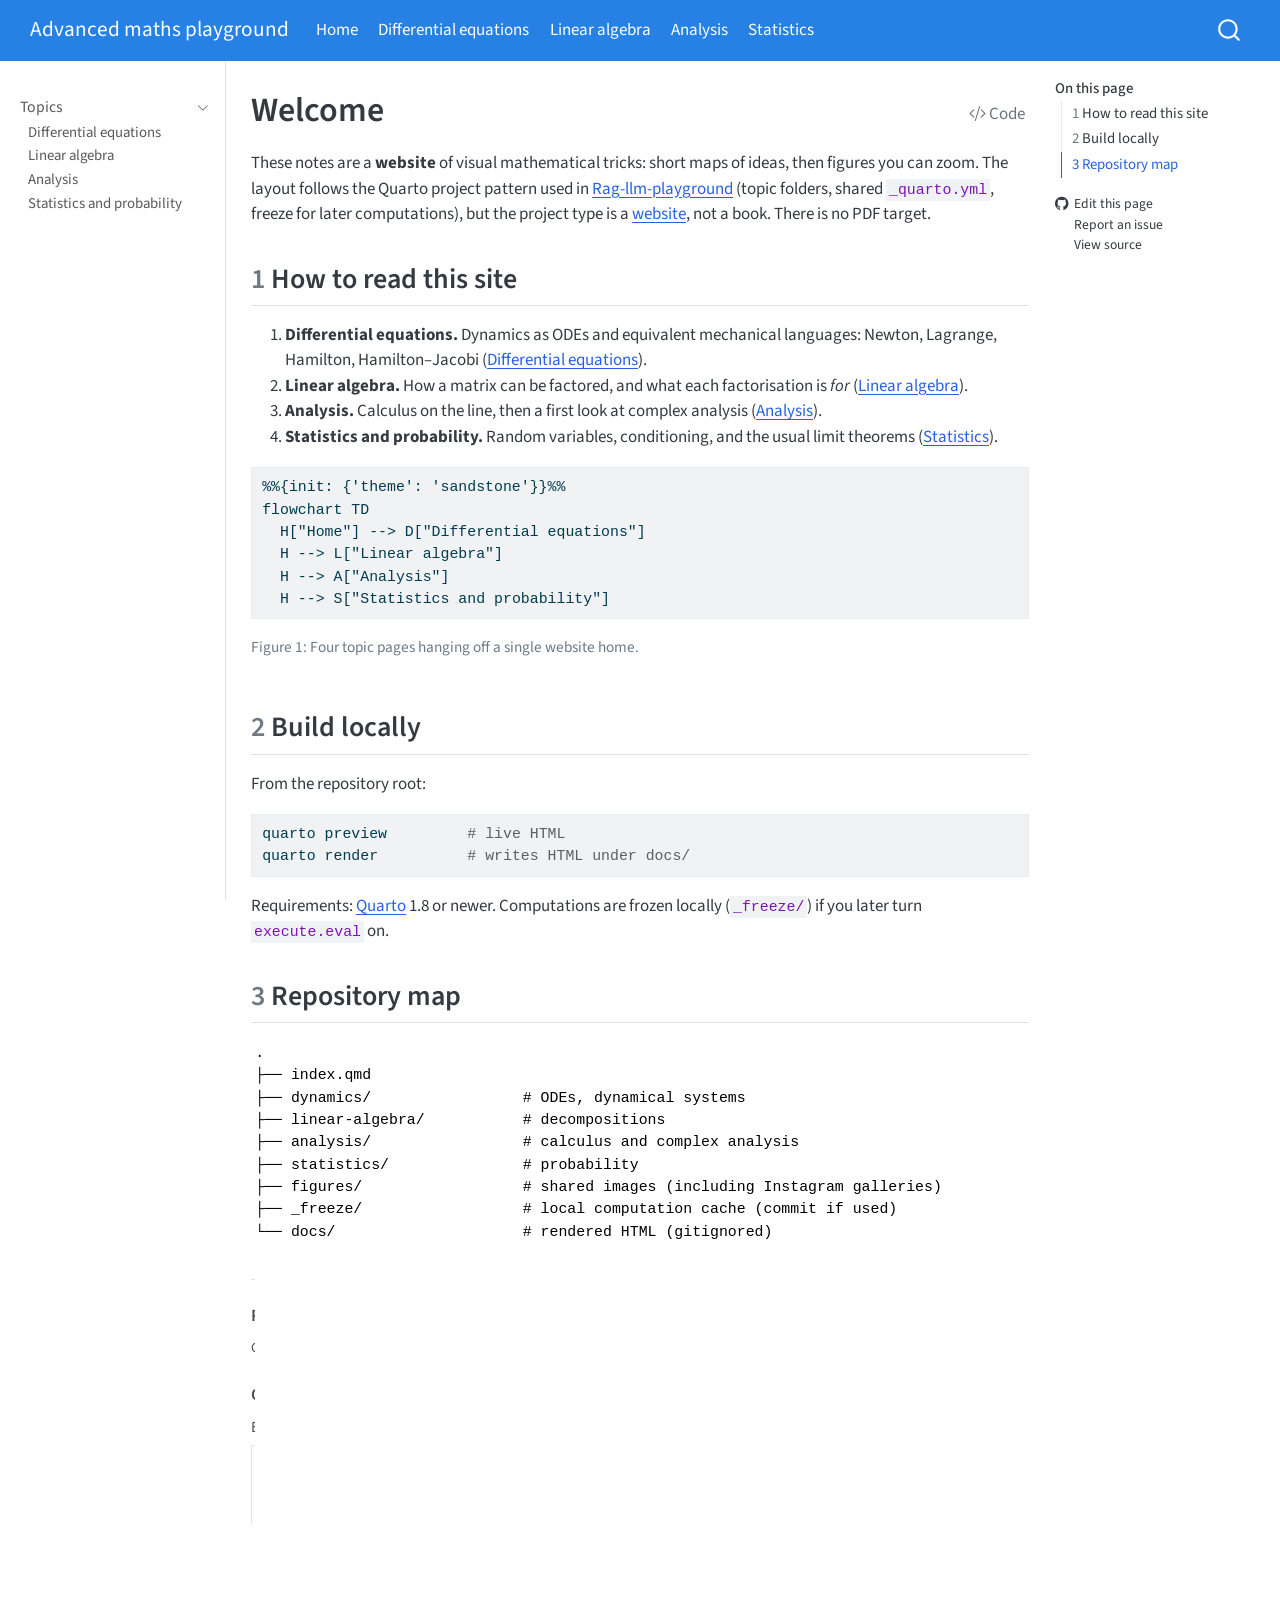
==== commit cb6acc1f: "Built site for gh-pages" ====
--- a/index.html
+++ b/index.html
@@ -2,7 +2,7 @@
 <html xmlns="http://www.w3.org/1999/xhtml" lang="en-GB" xml:lang="en-GB"><head>
 
 <meta charset="utf-8">
-<meta name="generator" content="quarto-1.10.18">
+<meta name="generator" content="quarto-1.11.9">
 
 <meta name="viewport" content="width=device-width, initial-scale=1.0, user-scalable=yes">
 
@@ -73,14 +73,15 @@
 <meta name="quarto:offset" content="./">
 <script src="site_libs/quarto-html/quarto.js" type="module"></script>
 <script src="site_libs/quarto-html/tabsets/tabsets.js" type="module"></script>
+<script src="site_libs/quarto-html/scrollable-regions/scrollable-regions.js" type="module"></script>
 <script src="site_libs/quarto-html/popper.min.js"></script>
 <script src="site_libs/quarto-html/tippy.umd.min.js"></script>
 <script src="site_libs/quarto-html/anchor.min.js"></script>
 <link href="site_libs/quarto-html/tippy.css" rel="stylesheet">
-<link href="site_libs/quarto-html/quarto-syntax-highlighting-64a204ab8560d761af7679ceaba22944.css" rel="stylesheet" id="quarto-text-highlighting-styles">
+<link href="site_libs/quarto-html/quarto-syntax-highlighting-63b5708e65d6cd79cd7618c58d0c21e7.css" rel="stylesheet" id="quarto-text-highlighting-styles">
 <script src="site_libs/bootstrap/bootstrap.min.js"></script>
 <link href="site_libs/bootstrap/bootstrap-icons.css" rel="stylesheet">
-<link href="site_libs/bootstrap/bootstrap-b6478ca729ce9f11d4754a03971bcfa2.min.css" rel="stylesheet" append-hash="true" id="quarto-bootstrap" data-mode="light">
+<link href="site_libs/bootstrap/bootstrap-5495c978b0c07c6f190bbcf84cf034fe.min.css" rel="stylesheet" append-hash="true" id="quarto-bootstrap" data-mode="light">
 <script id="quarto-search-options" type="application/json">{
   "location": "navbar",
   "copy-button": false,
@@ -119,19 +120,18 @@
 <meta property="og:site_name" content="Advanced maths playground">
 </head>
 
-<body class="nav-sidebar docked nav-fixed quarto-light">
+<body class="nav-sidebar docked nav-fixed quarto-light"><a id="quarto-skip-link" class="visually-hidden-focusable" href="#quarto-document-content">Skip to main content</a>
 
 <div id="quarto-search-results"></div>
   <header id="quarto-header" class="headroom fixed-top">
-    <nav class="navbar navbar-expand-lg " data-bs-theme="dark">
+    <nav class="navbar navbar-expand-lg " data-bs-theme="dark" aria-label="Site">
       <div class="navbar-container container-fluid">
       <div class="navbar-brand-container mx-auto">
     <a class="navbar-brand" href="./index.html">
     <span class="navbar-title">Advanced maths playground</span>
     </a>
   </div>
-            <div id="quarto-search" class="" title="Search"></div>
-          <button class="navbar-toggler" type="button" data-bs-toggle="collapse" data-bs-target="#navbarCollapse" aria-controls="navbarCollapse" role="menu" aria-expanded="false" aria-label="Toggle navigation" onclick="if (window.quartoToggleHeadroom) { window.quartoToggleHeadroom(); }">
+          <button class="navbar-toggler" type="button" data-bs-toggle="collapse" data-bs-target="#navbarCollapse" aria-controls="navbarCollapse" aria-expanded="false" aria-label="Toggle navigation" onclick="if (window.quartoToggleHeadroom) { window.quartoToggleHeadroom(); }">
   <span class="navbar-toggler-icon"></span>
 </button>
           <div class="collapse navbar-collapse" id="navbarCollapse">
@@ -160,15 +160,16 @@
           </div> <!-- /navcollapse -->
             <div class="quarto-navbar-tools">
 </div>
+            <div id="quarto-search" class="" title="Search"></div>
       </div> <!-- /container-fluid -->
     </nav>
-  <nav class="quarto-secondary-nav">
+  <nav class="quarto-secondary-nav" aria-label="Toolbar">
     <div class="container-fluid d-flex">
       <button type="button" class="quarto-btn-toggle btn" data-bs-toggle="collapse" role="button" data-bs-target=".quarto-sidebar-collapse-item" aria-controls="quarto-sidebar" aria-expanded="false" aria-label="Toggle sidebar navigation" onclick="if (window.quartoToggleHeadroom) { window.quartoToggleHeadroom(); }">
         <i class="bi bi-layout-text-sidebar-reverse"></i>
       </button>
-        <nav class="quarto-page-breadcrumbs" aria-label="breadcrumb"><ol class="breadcrumb"><li class="breadcrumb-item">Welcome</li></ol></nav>
-        <a class="flex-grow-1" role="navigation" data-bs-toggle="collapse" data-bs-target=".quarto-sidebar-collapse-item" aria-controls="quarto-sidebar" aria-expanded="false" aria-label="Toggle sidebar navigation" onclick="if (window.quartoToggleHeadroom) { window.quartoToggleHeadroom(); }">      
+        <nav class="quarto-page-breadcrumbs" aria-label="Breadcrumbs"><ol class="breadcrumb"><li class="breadcrumb-item">Welcome</li></ol></nav>
+        <a class="flex-grow-1" data-bs-toggle="collapse" data-bs-target=".quarto-sidebar-collapse-item" onclick="if (window.quartoToggleHeadroom) { window.quartoToggleHeadroom(); }">      
         </a>
     </div>
   </nav>
@@ -176,18 +177,15 @@
 <!-- content -->
 <div id="quarto-content" class="quarto-container page-columns page-rows-contents page-layout-full page-navbar">
 <!-- sidebar -->
-  <nav id="quarto-sidebar" class="sidebar collapse collapse-horizontal quarto-sidebar-collapse-item sidebar-navigation docked overflow-auto">
+  <nav id="quarto-sidebar" class="sidebar collapse collapse-horizontal quarto-sidebar-collapse-item sidebar-navigation docked overflow-auto" aria-label="Section">
     <div class="sidebar-menu-container"> 
     <ul class="list-unstyled mt-1">
         <li class="sidebar-item sidebar-item-section">
       <div class="sidebar-item-container"> 
-            <a class="sidebar-item-text sidebar-link text-start" data-bs-toggle="collapse" data-bs-target="#quarto-sidebar-section-1" role="navigation" aria-expanded="true">
- <span class="menu-text">Topics</span></a>
-          <a class="sidebar-item-toggle text-start" data-bs-toggle="collapse" data-bs-target="#quarto-sidebar-section-1" role="navigation" aria-expanded="true" aria-label="Toggle section">
-            <i class="bi bi-chevron-right ms-2"></i>
-          </a> 
+            <button type="button" class="sidebar-item-text sidebar-item-toggle sidebar-link text-start" data-bs-toggle="collapse" data-bs-target="#quarto-sidebar-section-1" aria-controls="quarto-sidebar-section-1" aria-expanded="true">
+ <span class="menu-text" id="quarto-sidebar-section-1-label">Topics</span><i class="bi bi-chevron-right" aria-hidden="true"></i></button>
       </div>
-      <ul id="quarto-sidebar-section-1" class="collapse list-unstyled sidebar-section depth1 show">  
+      <ul id="quarto-sidebar-section-1" aria-labelledby="quarto-sidebar-section-1-label" class="collapse list-unstyled sidebar-section depth1 show">  
           <li class="sidebar-item">
   <div class="sidebar-item-container"> 
   <a href="./dynamics/differential-equations.html" class="sidebar-item-text sidebar-link">
@@ -220,7 +218,7 @@
 <div id="quarto-sidebar-glass" class="quarto-sidebar-collapse-item" data-bs-toggle="collapse" data-bs-target=".quarto-sidebar-collapse-item"></div>
 <!-- margin-sidebar -->
     <div id="quarto-margin-sidebar" class="sidebar margin-sidebar">
-        <nav id="TOC" role="doc-toc" class="toc-active">
+        <nav id="TOC" role="doc-toc" aria-labelledby="toc-title" class="toc-active">
     <h2 id="toc-title">On this page</h2>
    
   <ul>
@@ -231,7 +229,7 @@
 <div class="toc-actions"><ul><li><a href="https://github.com/bastienchassagnol/Advanced-maths-playgroud/edit/main/index.qmd" class="toc-action"><i class="bi bi-github"></i>Edit this page</a></li><li><a href="https://github.com/bastienchassagnol/Advanced-maths-playgroud/issues/new" class="toc-action"><i class="bi empty"></i>Report an issue</a></li><li><a href="https://github.com/bastienchassagnol/Advanced-maths-playgroud/blob/main/index.qmd" class="toc-action"><i class="bi empty"></i>View source</a></li></ul></div></nav>
     </div>
 <!-- main -->
-<main class="content column-body" id="quarto-document-content">
+<main class="content column-body" id="quarto-document-content" tabindex="-1">
 
 <header id="title-block-header" class="quarto-title-block default">
 <div class="quarto-title">
@@ -308,13 +306,13 @@
 
 </section>
 
-<div id="quarto-appendix" class="default"><section class="quarto-appendix-contents" id="quarto-reuse"><h2 class="anchored quarto-appendix-heading">Reuse</h2><div class="quarto-appendix-contents"><div>GPL-3.0</div></div></section><section class="quarto-appendix-contents" id="quarto-citation"><h2 class="anchored quarto-appendix-heading">Citation</h2><div><div class="quarto-appendix-secondary-label">BibTeX citation:</div><pre class="sourceCode code-with-copy quarto-appendix-bibtex"><code class="sourceCode bibtex">@online{untitled,
+<div id="quarto-appendix" class="default"><section class="quarto-appendix-contents" id="quarto-reuse"><h2 class="anchored quarto-appendix-heading">Reuse</h2><div class="quarto-appendix-contents"><div>GPL-3.0</div></div></section><section class="quarto-appendix-contents" id="quarto-citation"><h2 class="anchored quarto-appendix-heading">Citation</h2><div><div class="quarto-appendix-secondary-label">BibTeX citation:</div><div class="code-copy-outer-scaffold"><pre class="sourceCode quarto-appendix-bibtex code-with-copy"><code class="sourceCode bibtex">@online{untitled,
   author = {},
   title = {Welcome},
   url = {https://bastienchassagnol.github.io/Advanced-maths-playgroud/},
   langid = {en-GB}
 }
-</code><button title="Copy to Clipboard" class="code-copy-button"><i class="bi"></i></button></pre><div class="quarto-appendix-secondary-label">For attribution, please cite this work as:</div><div id="ref-untitled" class="csl-entry quarto-appendix-citeas" role="listitem">
+</code></pre><button title="Copy to Clipboard" class="code-copy-button"><i class="bi"></i></button></div><div class="quarto-appendix-secondary-label">For attribution, please cite this work as:</div><div id="ref-untitled" class="csl-entry quarto-appendix-citeas" role="listitem">
 <span>“Welcome.”</span> n.d. <a href="https://bastienchassagnol.github.io/Advanced-maths-playgroud/">https://bastienchassagnol.github.io/Advanced-maths-playgroud/</a>.
 </div></div></section></div></main> <!-- /main -->
 <script id="quarto-html-after-body" type="application/javascript">
@@ -446,7 +444,8 @@
           return filterRegex.test(href) || localhostRegex.test(href) || mailtoRegex.test(href);
       }
       // Inspect non-navigation links and adorn them if external
-     var links = window.document.querySelectorAll('a[href]:not(.nav-link):not(.navbar-brand):not(.toc-action):not(.sidebar-link):not(.sidebar-item-toggle):not(.pagination-link):not(.no-external):not([aria-hidden]):not(.dropdown-item):not(.quarto-navigation-tool):not(.about-link)');
+      window.quartoDecorateExternalLinks = function (root) {
+     var links = (root || window.document).querySelectorAll('a[href]:not(.nav-link):not(.navbar-brand):not(.toc-action):not(.sidebar-link):not(.sidebar-item-toggle):not(.pagination-link):not(.no-external):not([aria-hidden]):not(.dropdown-item):not(.quarto-navigation-tool):not(.about-link)');
       for (var i=0; i<links.length; i++) {
         const link = links[i];
         if (!isInternal(link.href)) {
@@ -455,8 +454,69 @@
           if (link.dataset.originalHref !== undefined) {
             link.href = link.dataset.originalHref;
           }
-        }
-      }
+          if (!link.classList.contains('no-external-icon')) {
+          }
+        }
+      }
+      };
+      window.quartoDecorateExternalLinks(window.document);
+    // Esc closes the popup (WCAG 1.4.13) and focus leaving both trigger and
+    // popup closes it (WCAG 2.4.11); tippy handles neither for interactive popups.
+    const hideOnEscAndFocusOut = {
+      name: 'hideOnEscAndFocusOut',
+      defaultValue: true,
+      fn(instance) {
+        const dismiss = () => {
+          // A show scheduled by the trigger delay would otherwise reopen it
+          instance.clearDelayTimeouts();
+          instance.hide();
+        };
+        const onKeyDown = (event) => {
+          if (event.key !== 'Escape') {
+            return;
+          }
+          // Keep Esc from also reaching page handlers (e.g. reveal.js overview),
+          // except an open reveal.js slide menu, which Esc should close too.
+          // The menu handles keys only when its keyboard option is on.
+          const menuHandlesEsc = window.Reveal?.getPlugin?.('menu')?.isOpen() &&
+            window.Reveal.getConfig().menu?.keyboard !== false;
+          if (!menuHandlesEsc) {
+            event.stopPropagation();
+          }
+          if (instance.popper.contains(window.document.activeElement)) {
+            // Disabled while refocusing so the focus trigger does not reopen it
+            instance.disable();
+            instance.reference.focus();
+            instance.enable();
+          }
+          dismiss();
+        };
+        const onFocusOut = (event) => {
+          const target = event.relatedTarget;
+          if (target && !instance.reference.contains(target) &&
+              !instance.popper.contains(target)) {
+            dismiss();
+          }
+        };
+        // On the trigger too: a click trigger (code-annotations: select) has no
+        // blur handling. Attached for the instance's lifetime so leaving the
+        // trigger also cancels a show still pending on the trigger delay.
+        instance.reference.addEventListener('focusout', onFocusOut);
+        return {
+          onShow() {
+            window.document.addEventListener('keydown', onKeyDown, true);
+            instance.popper.addEventListener('focusout', onFocusOut);
+          },
+          onHide() {
+            window.document.removeEventListener('keydown', onKeyDown, true);
+            instance.popper.removeEventListener('focusout', onFocusOut);
+          },
+          onDestroy() {
+            instance.reference.removeEventListener('focusout', onFocusOut);
+          },
+        };
+      },
+    };
     function tippyHover(el, contentFn, onTriggerFn, onUntriggerFn) {
       const config = {
         allowHTML: true,
@@ -470,6 +530,7 @@
         interactiveBorder: 10,
         theme: 'quarto',
         placement: 'bottom-start',
+        plugins: [hideOnEscAndFocusOut],
       };
       if (contentFn) {
         config.content = contentFn;
@@ -632,44 +693,54 @@
           const lineIds = lines.map((line) => {
             return targetCell + "-" + line;
           })
-          let top = null;
-          let height = null;
-          let parent = null;
+          // Each band is positioned against its own containing block, which is
+          // not the offsetParent of the lines, so place it from client rects.
+          const placeBand = (band, firstEl, lastEl, codeBlock) => {
+            const container = band.offsetParent;
+            if (container === null) {
+              return;
+            }
+            const containerRect = container.getBoundingClientRect();
+            // Reveal.js scales slides with a transform, so convert client
+            // pixels back to the CSS pixels of the container.
+            const scale = containerRect.height / container.offsetHeight || 1;
+            const firstRect = firstEl.getBoundingClientRect();
+            const lastRect = lastEl.getBoundingClientRect();
+            const top = (firstRect.top - containerRect.top) / scale - container.clientTop + container.scrollTop;
+            const height = (lastRect.bottom - firstRect.top) / scale;
+            band.style.top = top - 2 + "px";
+            band.style.height = height + 4 + "px";
+            if (codeBlock) {
+              // Without the copy button wrapper, the containing block is wider
+              // than the code block, so span the code block explicitly.
+              const blockRect = codeBlock.getBoundingClientRect();
+              band.style.left = (blockRect.left - containerRect.left) / scale - container.clientLeft + container.scrollLeft + "px";
+              band.style.width = blockRect.width / scale + "px";
+            }
+          };
           if (lineIds.length > 0) {
-              //compute the position of the single el (top and bottom and make a div)
-              const el = window.document.getElementById(lineIds[0]);
-              top = el.offsetTop;
-              height = el.offsetHeight;
-              parent = el.parentElement.parentElement;
-            if (lineIds.length > 1) {
-              const lastEl = window.document.getElementById(lineIds[lineIds.length - 1]);
-              const bottom = lastEl.offsetTop + lastEl.offsetHeight;
-              height = bottom - top;
+            const el = window.document.getElementById(lineIds[0]);
+            const lastEl = window.document.getElementById(lineIds[lineIds.length - 1]);
+            const parent = el.parentElement.parentElement;
+            // cook up a div (if necessary) and position it
+            let div = window.document.getElementById("code-annotation-line-highlight");
+            if (div === null) {
+              div = window.document.createElement("div");
+              div.setAttribute("id", "code-annotation-line-highlight");
+              div.style.position = 'absolute';
+              parent.appendChild(div);
             }
-            if (top !== null && height !== null && parent !== null) {
-              // cook up a div (if necessary) and position it 
-              let div = window.document.getElementById("code-annotation-line-highlight");
-              if (div === null) {
-                div = window.document.createElement("div");
-                div.setAttribute("id", "code-annotation-line-highlight");
-                div.style.position = 'absolute';
-                parent.appendChild(div);
-              }
-              div.style.top = top - 2 + "px";
-              div.style.height = height + 4 + "px";
-              div.style.left = 0;
-              let gutterDiv = window.document.getElementById("code-annotation-line-highlight-gutter");
-              if (gutterDiv === null) {
-                gutterDiv = window.document.createElement("div");
-                gutterDiv.setAttribute("id", "code-annotation-line-highlight-gutter");
-                gutterDiv.style.position = 'absolute';
-                const codeCell = window.document.getElementById(targetCell);
-                const gutter = codeCell.querySelector('.code-annotation-gutter');
-                gutter.appendChild(gutterDiv);
-              }
-              gutterDiv.style.top = top - 2 + "px";
-              gutterDiv.style.height = height + 4 + "px";
+            placeBand(div, el, lastEl, parent.closest("div.sourceCode") || parent);
+            let gutterDiv = window.document.getElementById("code-annotation-line-highlight-gutter");
+            if (gutterDiv === null) {
+              gutterDiv = window.document.createElement("div");
+              gutterDiv.setAttribute("id", "code-annotation-line-highlight-gutter");
+              gutterDiv.style.position = 'absolute';
+              const codeCell = window.document.getElementById(targetCell);
+              const gutter = codeCell.querySelector('.code-annotation-gutter');
+              gutter.appendChild(gutterDiv);
             }
+            placeBand(gutterDiv, el, lastEl);
             selectedAnnoteEl = annoteEl;
           }
         };
@@ -767,6 +838,9 @@
       }
     }
   });
+  </script>
+  <script type="application/javascript">
+  window.quartoScrollableRegionsLabels = {"code":"Scrollable code","output":"Scrollable output"};
   </script><div class="modal fade" id="quarto-embedded-source-code-modal" tabindex="-1" aria-labelledby="quarto-embedded-source-code-modal-label" aria-hidden="true"><div class="modal-dialog modal-dialog-scrollable"><div class="modal-content"><div class="modal-header"><h5 class="modal-title" id="quarto-embedded-source-code-modal-label">Source Code</h5><button class="btn-close" data-bs-dismiss="modal"></button></div><div class="modal-body"><div class="">
 <div class="code-copy-outer-scaffold"><div class="sourceCode" id="cb4" data-shortcodes="false"><pre class="sourceCode markdown code-with-copy"><code class="sourceCode markdown"><span id="cb4-1"><a href="#cb4-1" aria-hidden="true" tabindex="-1"></a><span class="co">---</span></span>
 <span id="cb4-2"><a href="#cb4-2" aria-hidden="true" tabindex="-1"></a><span class="an">title:</span><span class="co"> "Welcome"</span></span>
--- a/site_libs/quarto-html/quarto-syntax-highlighting-63b5708e65d6cd79cd7618c58d0c21e7.css
+++ b/site_libs/quarto-html/quarto-syntax-highlighting-63b5708e65d6cd79cd7618c58d0c21e7.css
@@ -0,0 +1,236 @@
+/* quarto syntax highlight colors */
+:root {
+  --quarto-hl-ot-color: #003B4F;
+  --quarto-hl-at-color: #657422;
+  --quarto-hl-ss-color: #20794D;
+  --quarto-hl-an-color: #5E5E5E;
+  --quarto-hl-fu-color: #4758AB;
+  --quarto-hl-st-color: #20794D;
+  --quarto-hl-cf-color: #003B4F;
+  --quarto-hl-op-color: #5E5E5E;
+  --quarto-hl-er-color: #AD0000;
+  --quarto-hl-bn-color: #AD0000;
+  --quarto-hl-al-color: #AD0000;
+  --quarto-hl-va-color: #111111;
+  --quarto-hl-bu-color: inherit;
+  --quarto-hl-ex-color: inherit;
+  --quarto-hl-pp-color: #AD0000;
+  --quarto-hl-in-color: #5E5E5E;
+  --quarto-hl-vs-color: #20794D;
+  --quarto-hl-wa-color: #5E5E5E;
+  --quarto-hl-do-color: #5E5E5E;
+  --quarto-hl-im-color: #00769E;
+  --quarto-hl-ch-color: #20794D;
+  --quarto-hl-dt-color: #AD0000;
+  --quarto-hl-fl-color: #AD0000;
+  --quarto-hl-co-color: #5E5E5E;
+  --quarto-hl-cv-color: #5E5E5E;
+  --quarto-hl-cn-color: #8f5902;
+  --quarto-hl-sc-color: #5E5E5E;
+  --quarto-hl-dv-color: #AD0000;
+  --quarto-hl-kw-color: #003B4F;
+}
+
+/* other quarto variables */
+:root {
+  --quarto-font-monospace: SFMono-Regular, Menlo, Monaco, Consolas, "Liberation Mono", "Courier New", monospace;
+}
+
+/* syntax highlight based on Pandoc's rules */
+pre > code.sourceCode > span {
+  color: #003B4F;
+}
+
+code.sourceCode > span {
+  color: #003B4F;
+}
+
+div.sourceCode,
+div.sourceCode pre.sourceCode {
+  color: #003B4F;
+}
+
+/* Normal */
+code span {
+  color: #003B4F;
+}
+
+/* Alert */
+code span.al {
+  color: #AD0000;
+  font-style: inherit;
+}
+
+/* Annotation */
+code span.an {
+  color: #5E5E5E;
+  font-style: inherit;
+}
+
+/* Attribute */
+code span.at {
+  color: #657422;
+  font-style: inherit;
+}
+
+/* BaseN */
+code span.bn {
+  color: #AD0000;
+  font-style: inherit;
+}
+
+/* BuiltIn */
+code span.bu {
+  font-style: inherit;
+}
+
+/* ControlFlow */
+code span.cf {
+  color: #003B4F;
+  font-weight: bold;
+  font-style: inherit;
+}
+
+/* Char */
+code span.ch {
+  color: #20794D;
+  font-style: inherit;
+}
+
+/* Constant */
+code span.cn {
+  color: #8f5902;
+  font-style: inherit;
+}
+
+/* Comment */
+code span.co {
+  color: #5E5E5E;
+  font-style: inherit;
+}
+
+/* CommentVar */
+code span.cv {
+  color: #5E5E5E;
+  font-style: italic;
+}
+
+/* Documentation */
+code span.do {
+  color: #5E5E5E;
+  font-style: italic;
+}
+
+/* DataType */
+code span.dt {
+  color: #AD0000;
+  font-style: inherit;
+}
+
+/* DecVal */
+code span.dv {
+  color: #AD0000;
+  font-style: inherit;
+}
+
+/* Error */
+code span.er {
+  color: #AD0000;
+  font-style: inherit;
+}
+
+/* Extension */
+code span.ex {
+  font-style: inherit;
+}
+
+/* Float */
+code span.fl {
+  color: #AD0000;
+  font-style: inherit;
+}
+
+/* Function */
+code span.fu {
+  color: #4758AB;
+  font-style: inherit;
+}
+
+/* Import */
+code span.im {
+  color: #00769E;
+  font-style: inherit;
+}
+
+/* Information */
+code span.in {
+  color: #5E5E5E;
+  font-style: inherit;
+}
+
+/* Keyword */
+code span.kw {
+  color: #003B4F;
+  font-weight: bold;
+  font-style: inherit;
+}
+
+/* Operator */
+code span.op {
+  color: #5E5E5E;
+  font-style: inherit;
+}
+
+/* Other */
+code span.ot {
+  color: #003B4F;
+  font-style: inherit;
+}
+
+/* Preprocessor */
+code span.pp {
+  color: #AD0000;
+  font-style: inherit;
+}
+
+/* SpecialChar */
+code span.sc {
+  color: #5E5E5E;
+  font-style: inherit;
+}
+
+/* SpecialString */
+code span.ss {
+  color: #20794D;
+  font-style: inherit;
+}
+
+/* String */
+code span.st {
+  color: #20794D;
+  font-style: inherit;
+}
+
+/* Variable */
+code span.va {
+  color: #111111;
+  font-style: inherit;
+}
+
+/* VerbatimString */
+code span.vs {
+  color: #20794D;
+  font-style: inherit;
+}
+
+/* Warning */
+code span.wa {
+  color: #5E5E5E;
+  font-style: italic;
+}
+
+.prevent-inlining {
+  content: "</";
+}
+
+/*# sourceMappingURL=054cc16b9e9817627be6994582d2ffb5.css.map */
